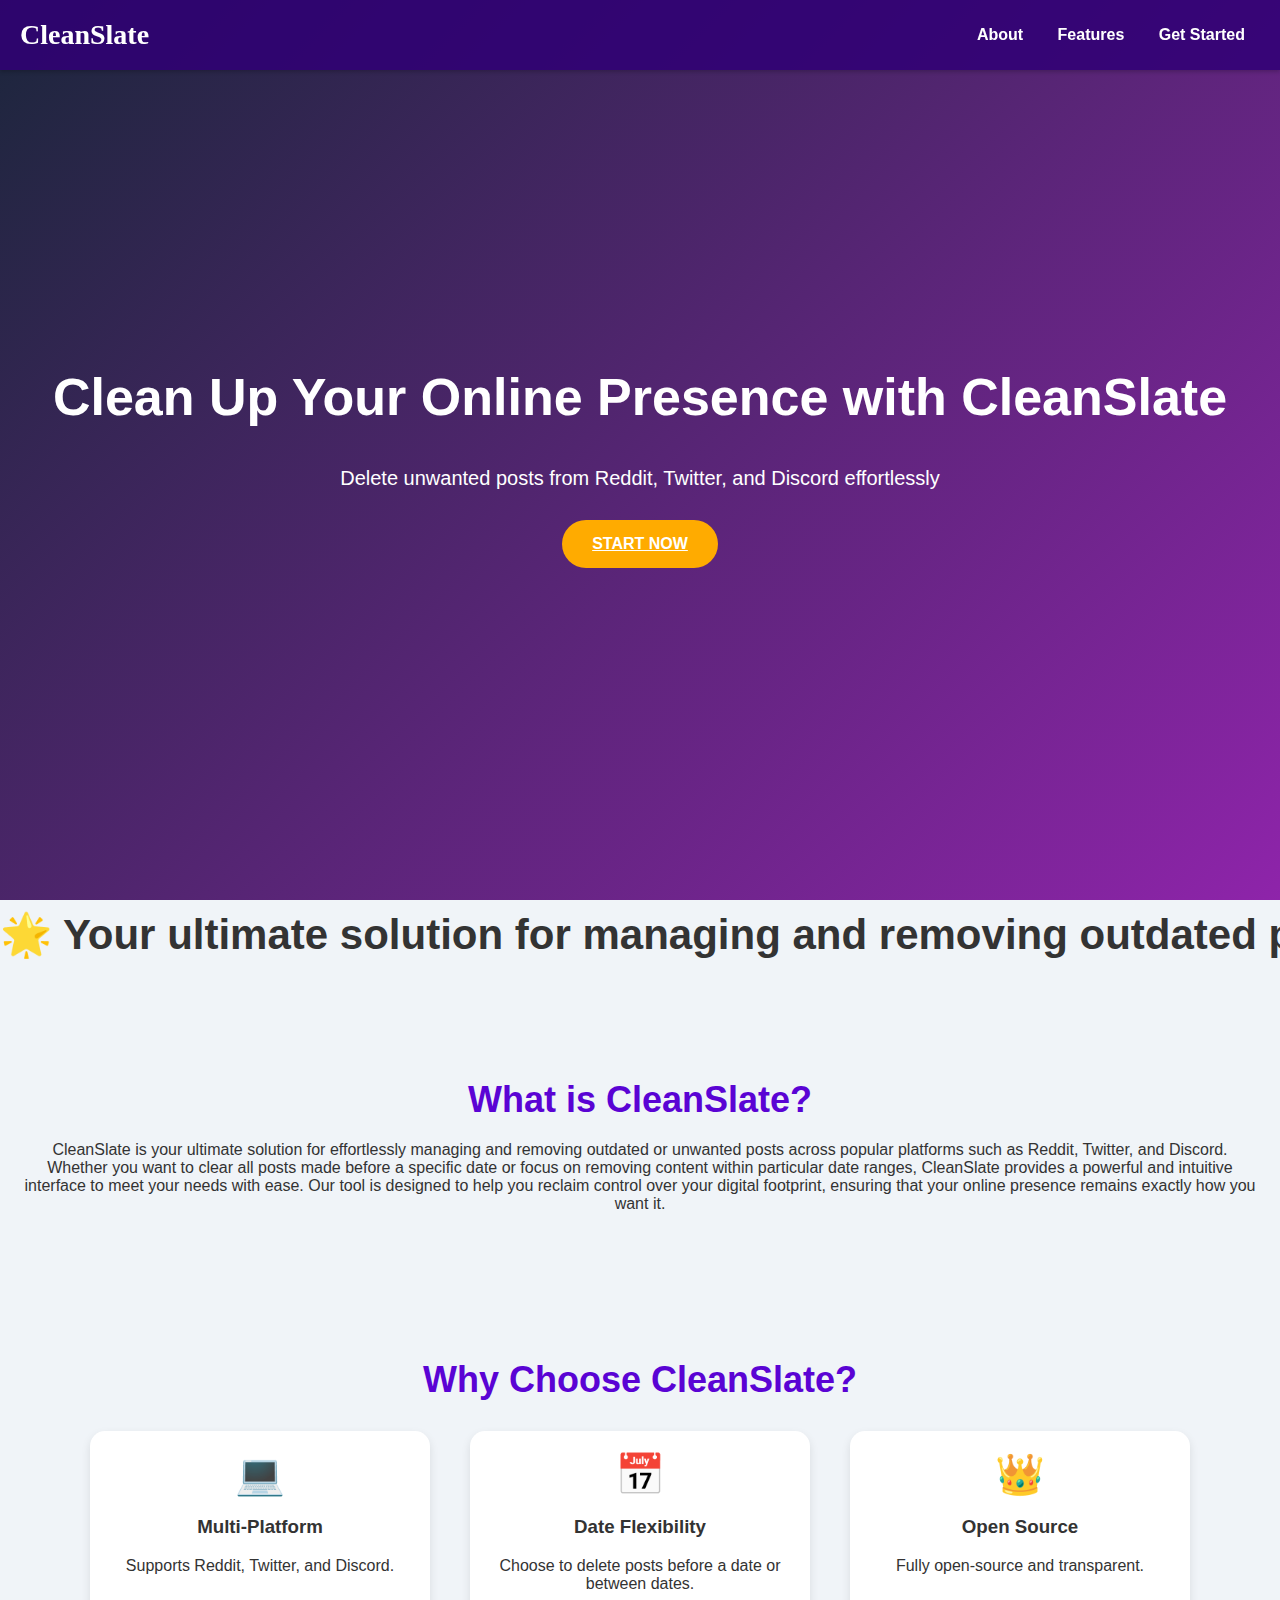
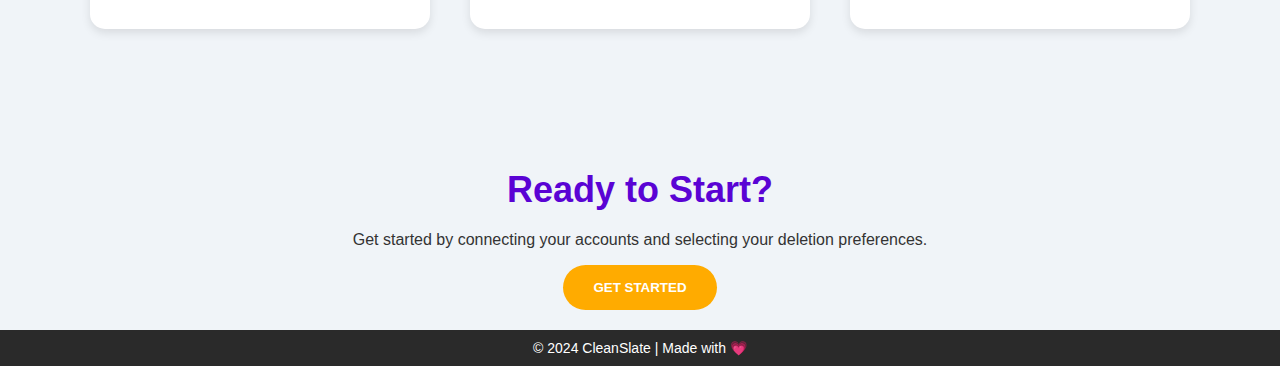
==== templates/index.html @ 604f16e2 "edited app.py" ====
<!DOCTYPE html>
<html lang="en">
<head>
    <meta charset="UTF-8">
    <meta name="viewport" content="width=device-width, initial-scale=1.0">
    <title>CleanSlate - Erase Your Digital Footprint</title>
    <link rel="stylesheet" href="../static/styles/styles.css">
</head>
<body>
    <header>
        <nav>
            <div class="logo">CleanSlate</div>
            <ul class="nav-links">
                <li><a href="#about">About</a></li>
                <li><a href="#features">Features</a></li>
                <li><a href="#start">Get Started</a></li>
            </ul>
        </nav>
    </header>

    <section class="hero">
        <h1>Clean Up Your Online Presence with CleanSlate</h1>
        <p>Delete unwanted posts from Reddit, Twitter, and Discord effortlessly</p>
        <a href="#start" class="cta-button">Start Now</a>
    </section>

    <div class="marquee-container">
        <div class="marquee-text">🌟 Your ultimate solution for managing and removing outdated posts! 🌟</div>
    </div>

    <section id="about" class="about">
        <h2>What is CleanSlate?</h2>
        <p>CleanSlate is your ultimate solution for effortlessly managing and removing outdated or unwanted posts across popular platforms such as Reddit, Twitter, and Discord. Whether you want to clear all posts made before a specific date or focus on removing content within particular date ranges, CleanSlate provides a powerful and intuitive interface to meet your needs with ease. Our tool is designed to help you reclaim control over your digital footprint, ensuring that your online presence remains exactly how you want it.</p>
    </section>

    <section id="features" class="features">
        <h2>Why Choose CleanSlate?</h2>
        <div class="feature-cards">
            <div class="card">
                <div class="icon">&#128187;</div>
                <h3>Multi-Platform</h3>
                <p>Supports Reddit, Twitter, and Discord.</p>
            </div>
            <div class="card">
                <div class="icon">&#128197;</div>
                <h3>Date Flexibility</h3>
                <p>Choose to delete posts before a date or between dates.</p>
            </div>
            <div class="card">
                <div class="icon">&#128081;</div>
                <h3>Open Source</h3>
                <p>Fully open-source and transparent.</p>
            </div>
        </div>
    </section>

    <section id="start" class="start">
        <h2>Ready to Start?</h2>
        <p>Get started by connecting your accounts and selecting your deletion preferences.</p>
        <button class="cta-button" onclick="location.href='/services';">Get Started</button>
    </section>

    <footer>
        <p>&copy; 2024 CleanSlate | Made with &#128151;</p>
    </footer>

    <script src="../static/scripts/script.js"></script>
</body>
</html>
---- static/styles/styles.css ----
/* General Styling */
body {
    font-family: 'Poppins', sans-serif;
    margin: 0;
    padding: 0;
    background-color: #f0f4f8;
    color: #333;
}

header {
    background-color: rgba(48, 0, 117, 0.85); /* Purple with 85% opacity */
    color: #fff;
    padding: 10px 0;
    position: fixed;
    width: 100%;
    top: 0;
    z-index: 1000;
    box-shadow: 0 2px 4px rgba(0, 0, 0, 0.2);
}

nav {
    display: flex;
    justify-content: space-between;
    align-items: center;
    padding: 0 20px;
}

.logo {
    font-size: 28px;
    font-weight: bold;
    font-family: 'Pacifico', cursive;
}

.nav-links {
    list-style-type: none;
}

.nav-links li {
    display: inline;
    margin: 0 15px;
}

.nav-links a {
    color: #fff;
    text-decoration: none;
    font-weight: bold;
    transition: color 0.3s;
}

.nav-links a:hover {
    color: #ffab00;
}

.hero {
    height: 100vh;
    background: linear-gradient(135deg, #1b263b 0%, #8e24aa 100%); /* Darker gradient */
    display: flex;
    flex-direction: column;
    justify-content: center;
    align-items: center;
    text-align: center;
    color: #fff;
    padding: 0 20px;
}

.hero h1 {
    font-size: 52px;
    margin-bottom: 20px;
    animation: fadeInDown 1s ease-in-out;
}

.hero p {
    font-size: 20px;
    margin-bottom: 30px;
    animation: fadeInUp 1.2s ease-in-out;
}

.cta-button {
    background-color: #ffab00;
    color: #fff;
    padding: 15px 30px;
    border: none;
    border-radius: 30px;
    font-weight: bold;
    text-transform: uppercase;
    cursor: pointer;
    transition: background-color 0.3s, transform 0.3s;
    animation: fadeInUp 1.5s ease-in-out;
}

.cta-button:hover {
    background-color: #ff6f00;
    transform: translateY(-5px);
}

.marquee-container {
    width: 100%;
    overflow: hidden;
    color: #333;
    padding: 10px 0;
    position: relative;
}
.marquee-text {
    display: inline-block;
    white-space: nowrap;
    font-size: 42px; /* Increase font size as needed */
    font-weight: bold;
    animation: marquee 25s linear infinite;
}
@keyframes marquee {
    0% { transform: translateX(100%); }
    100% { transform: translateX(-100%); }
}

.about, .features, .start {
    padding: 20px 20px;
    text-align: center;
    margin-top: 60px;
}

h2 {
    font-size: 36px;
    margin-bottom: 20px;
    color: #5a03d4;
}

.feature-cards {
    display: flex;
    justify-content: center;
    flex-wrap: wrap;
    gap: 20px;
}

.card {
    background-color: #fff;
    border-radius: 15px;
    padding: 20px;
    margin: 10px;
    width: 300px;
    box-shadow: 0 4px 10px rgba(0, 0, 0, 0.1);
    transition: transform 0.3s, box-shadow 0.3s;
}

.card:hover {
    transform: translateY(-10px);
    box-shadow: 0 6px 15px rgba(0, 0, 0, 0.2);
}

.icon {
    font-size: 40px;
    margin-bottom: 15px;
    color: #6200ea;
}

footer {
    background-color: #2a2a2a;
    color: #fff;
    padding: 10px 0;
    text-align: center;
    font-size: 14px;
}

footer p {
    margin: 0;
}

/* Animations */
@keyframes fadeInDown {
    0% {
        opacity: 0;
        transform: translateY(-30px);
    }
    100% {
        opacity: 1;
        transform: translateY(0); } }

        @keyframes fadeInUp { 0% { opacity: 0; transform: translateY(30px); } 100% { opacity: 1; transform: translateY(0); } }
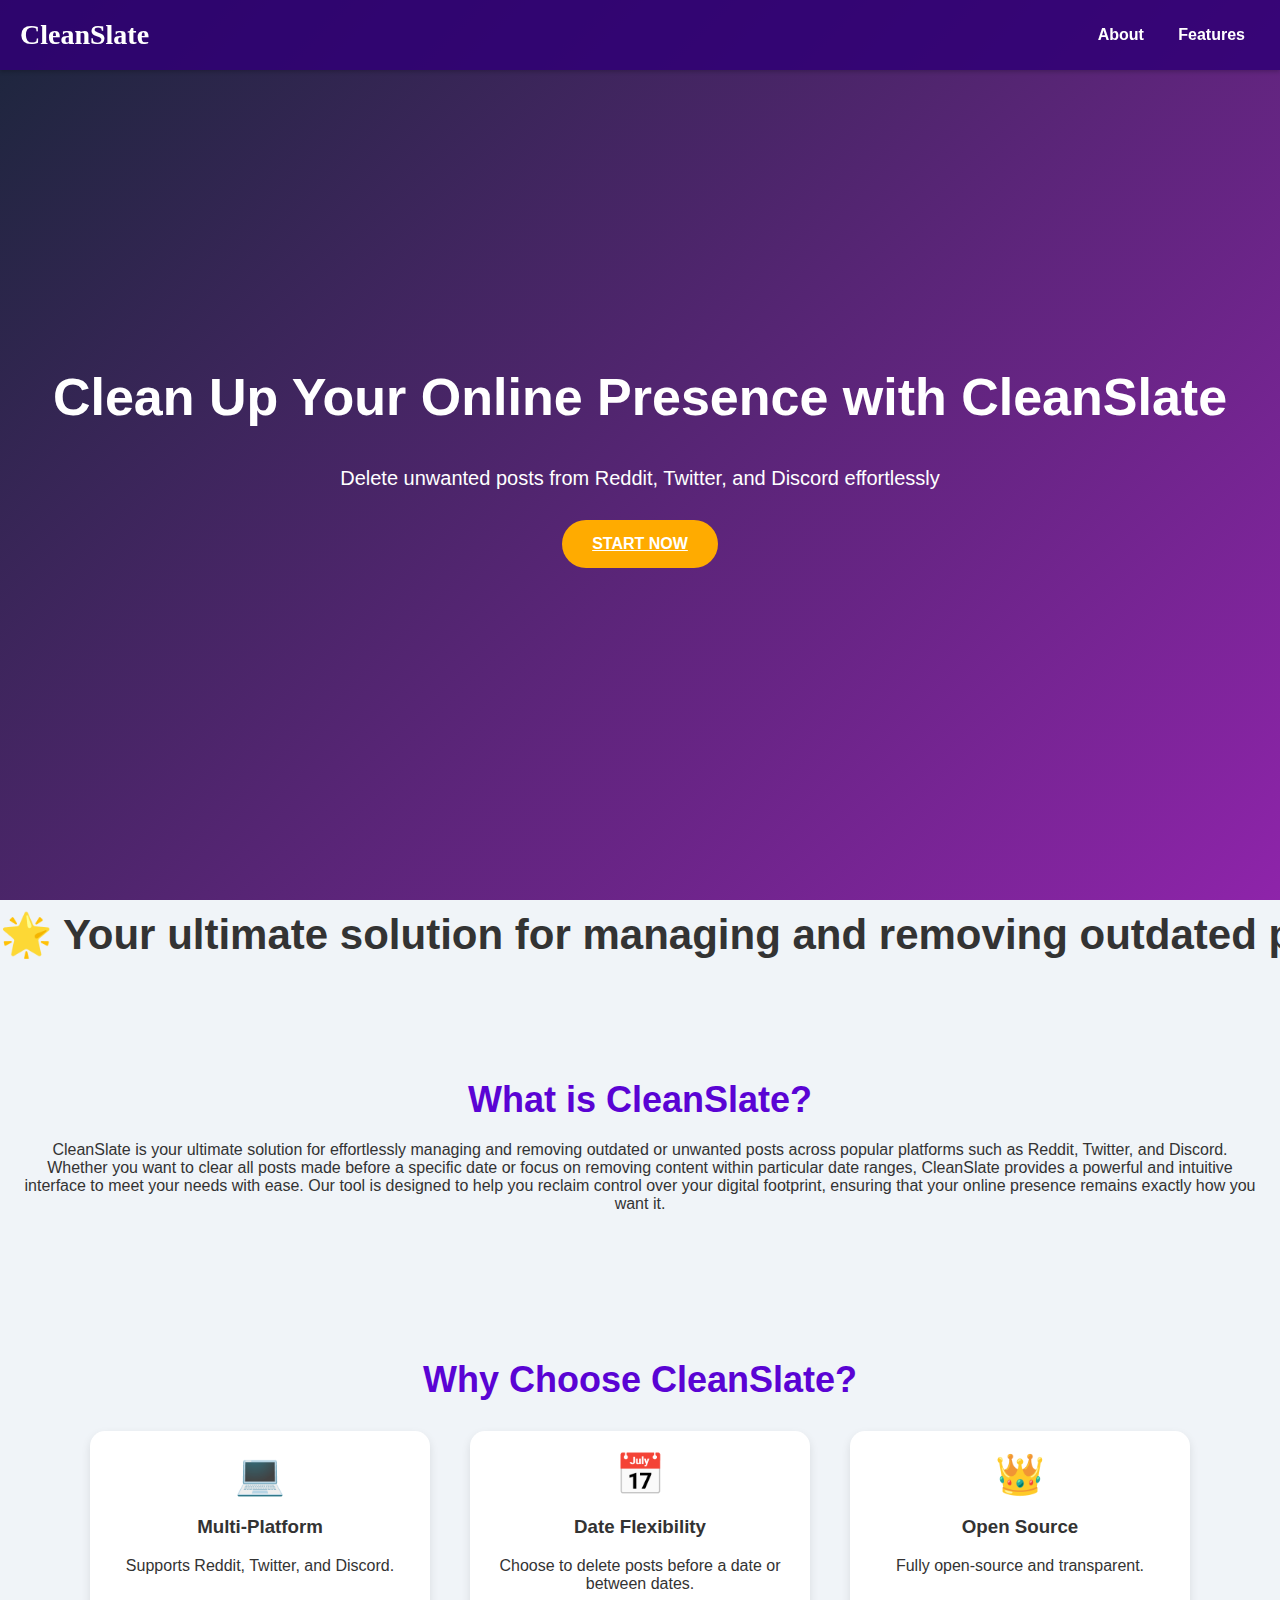
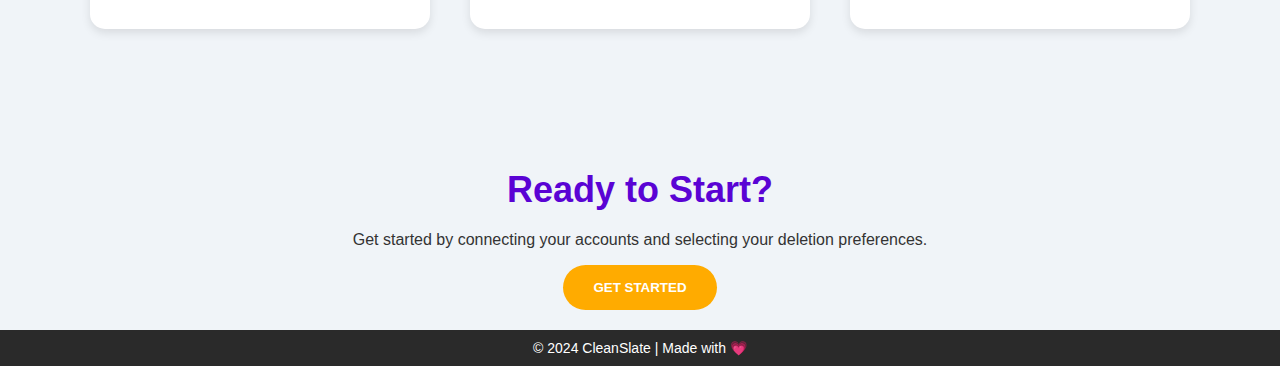
==== commit 844ad36b: "my accounts" ====
--- a/templates/index.html
+++ b/templates/index.html
@@ -11,9 +11,8 @@
         <nav>
             <div class="logo">CleanSlate</div>
             <ul class="nav-links">
-                <li><a href="#about">About</a></li>
+                <li><a href="/about">About</a></li>
                 <li><a href="#features">Features</a></li>
-                <li><a href="#start">Get Started</a></li>
             </ul>
         </nav>
     </header>
